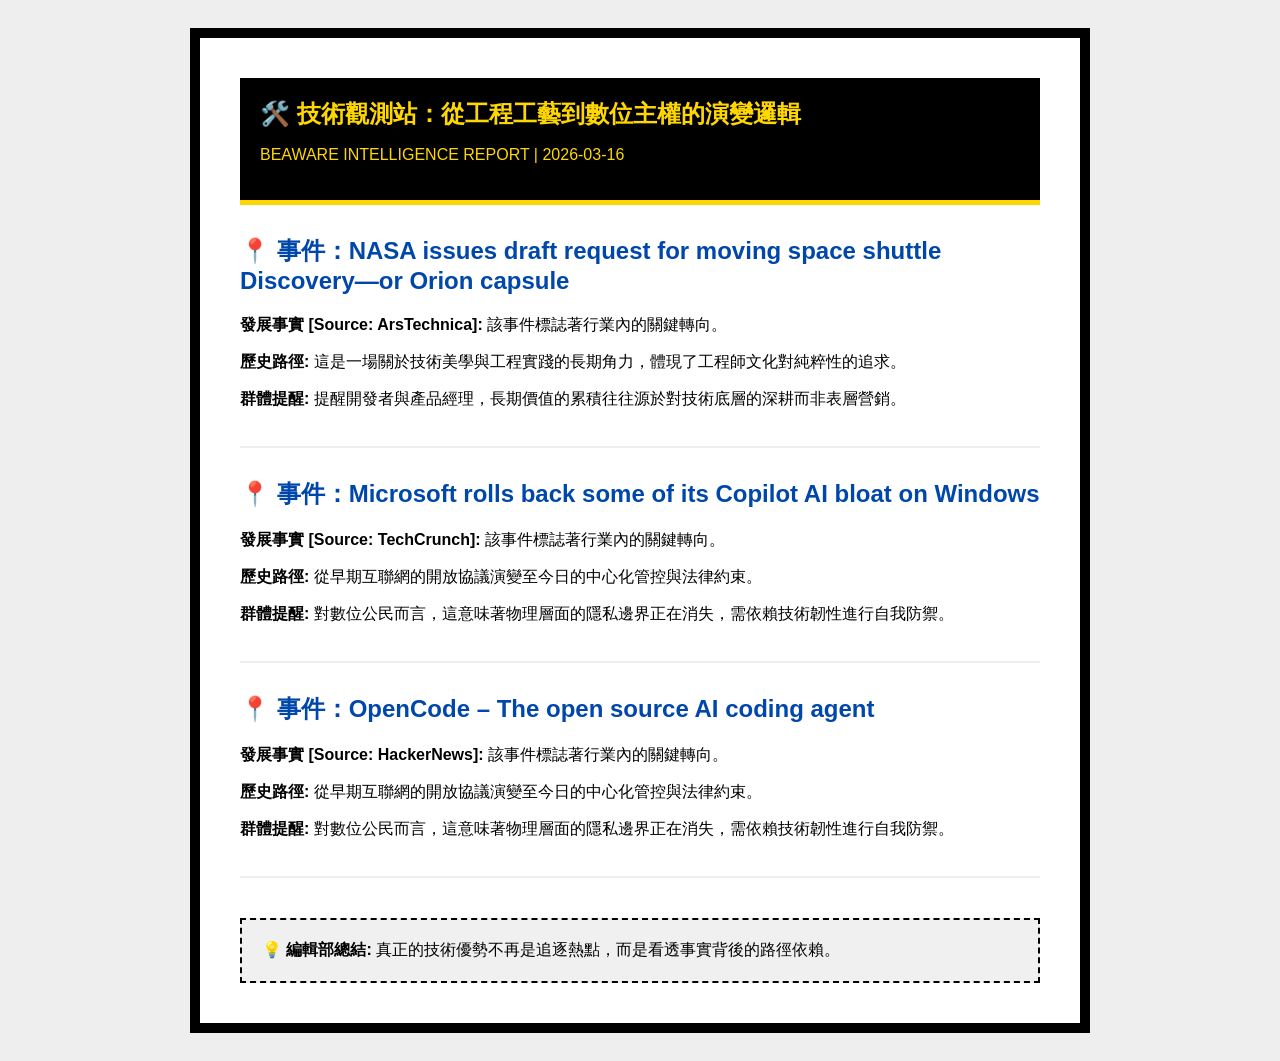
==== index.html @ e92a992e "[Auto-Observed] Daily Insight Update" ====
<!DOCTYPE html><html lang="zh-TW"><head><meta charset="UTF-8"><title>beaware | Deep Insight</title></head><body style="background:#eee;padding:20px;">
<article style="max-width:800px;margin:auto;border:10px solid #000;padding:40px;background:#fff;font-family:sans-serif;">
  <header style="background:#000;color:#FFD700;padding:20px;border-bottom:5px solid #FFD700;">
    <h1 style="margin:0;">🛠️ 技術觀測站：從工程工藝到數位主權的演變邏輯</h1>
    <p>BEAWARE INTELLIGENCE REPORT | 2026-03-16</p>
  </header>
  
  
  <section style="margin-top:30px; border-bottom: 2px solid #eee; padding-bottom: 20px;">
    <h2 style="color:#0047AB;">📍 事件：NASA issues draft request for moving space shuttle Discovery—or Orion capsule</h2>
    <p><b>發展事實 [Source: ArsTechnica]:</b> 該事件標誌著行業內的關鍵轉向。</p>
    <p><b>歷史路徑:</b> 這是一場關於技術美學與工程實踐的長期角力，體現了工程師文化對純粹性的追求。</p>
    <p><b>群體提醒:</b> 提醒開發者與產品經理，長期價值的累積往往源於對技術底層的深耕而非表層營銷。</p>
  </section>
  <section style="margin-top:30px; border-bottom: 2px solid #eee; padding-bottom: 20px;">
    <h2 style="color:#0047AB;">📍 事件：Microsoft rolls back some of its Copilot AI bloat on Windows</h2>
    <p><b>發展事實 [Source: TechCrunch]:</b> 該事件標誌著行業內的關鍵轉向。</p>
    <p><b>歷史路徑:</b> 從早期互聯網的開放協議演變至今日的中心化管控與法律約束。</p>
    <p><b>群體提醒:</b> 對數位公民而言，這意味著物理層面的隱私邊界正在消失，需依賴技術韌性進行自我防禦。</p>
  </section>
  <section style="margin-top:30px; border-bottom: 2px solid #eee; padding-bottom: 20px;">
    <h2 style="color:#0047AB;">📍 事件：OpenCode – The open source AI coding agent</h2>
    <p><b>發展事實 [Source: HackerNews]:</b> 該事件標誌著行業內的關鍵轉向。</p>
    <p><b>歷史路徑:</b> 從早期互聯網的開放協議演變至今日的中心化管控與法律約束。</p>
    <p><b>群體提醒:</b> 對數位公民而言，這意味著物理層面的隱私邊界正在消失，需依賴技術韌性進行自我防禦。</p>
  </section>

  <footer style="margin-top:40px; background:#f0f0f0; padding:20px; border:2px dashed #000;">
    💡 <b>編輯部總結:</b> 真正的技術優勢不再是追逐熱點，而是看透事實背後的路徑依賴。
  </footer>
</article></body></html>
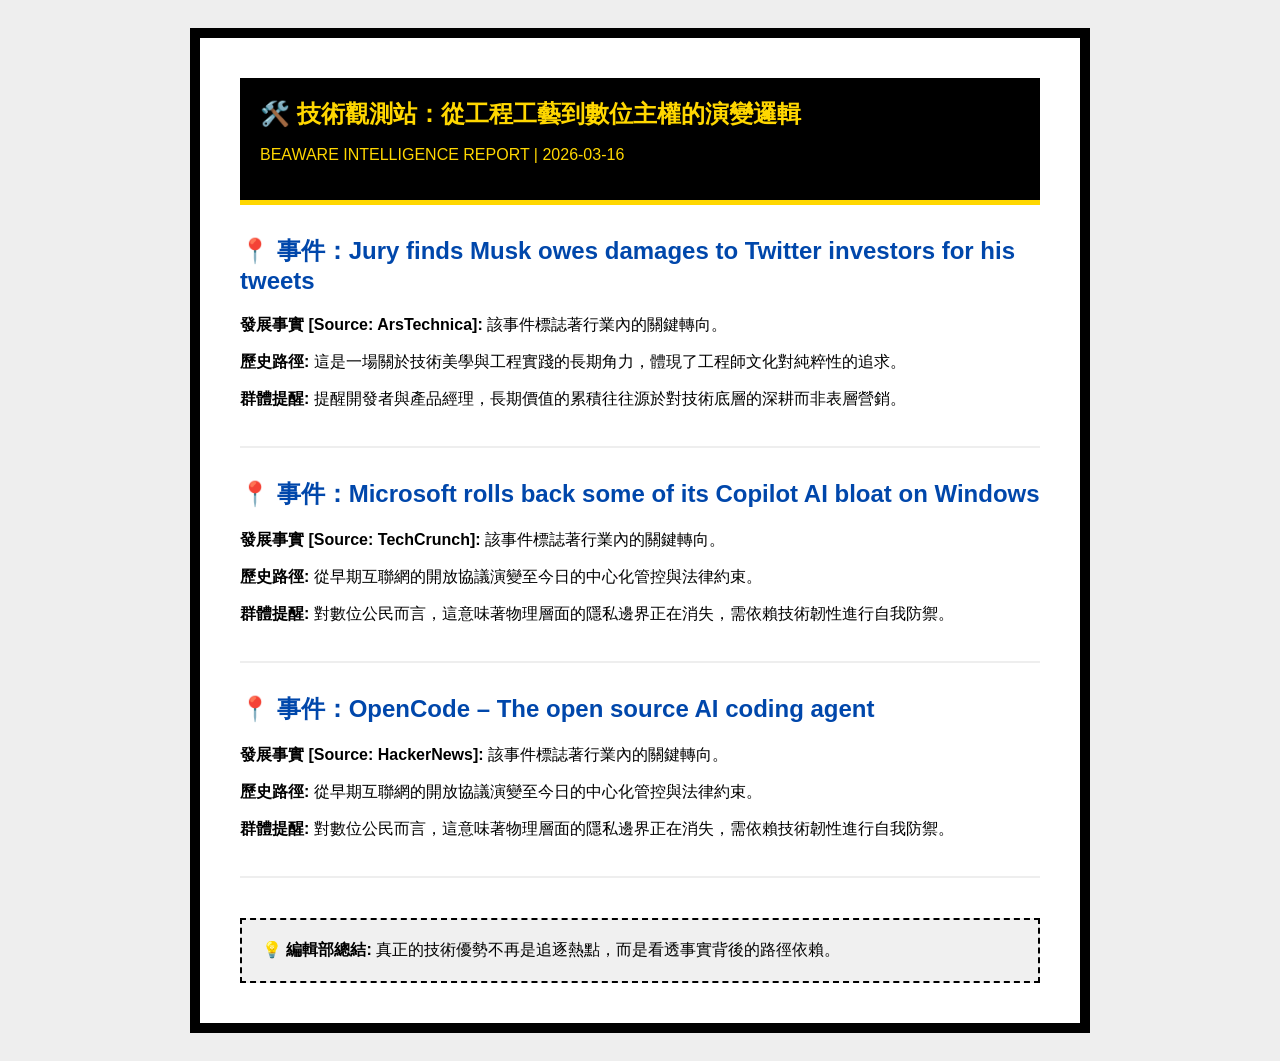
==== commit cbe8ab07: "[Auto-Observed] Daily Insight Update" ====
--- a/index.html
+++ b/index.html
@@ -7,7 +7,7 @@
   
   
   <section style="margin-top:30px; border-bottom: 2px solid #eee; padding-bottom: 20px;">
-    <h2 style="color:#0047AB;">📍 事件：NASA issues draft request for moving space shuttle Discovery—or Orion capsule</h2>
+    <h2 style="color:#0047AB;">📍 事件：Jury finds Musk owes damages to Twitter investors for his tweets</h2>
     <p><b>發展事實 [Source: ArsTechnica]:</b> 該事件標誌著行業內的關鍵轉向。</p>
     <p><b>歷史路徑:</b> 這是一場關於技術美學與工程實踐的長期角力，體現了工程師文化對純粹性的追求。</p>
     <p><b>群體提醒:</b> 提醒開發者與產品經理，長期價值的累積往往源於對技術底層的深耕而非表層營銷。</p>
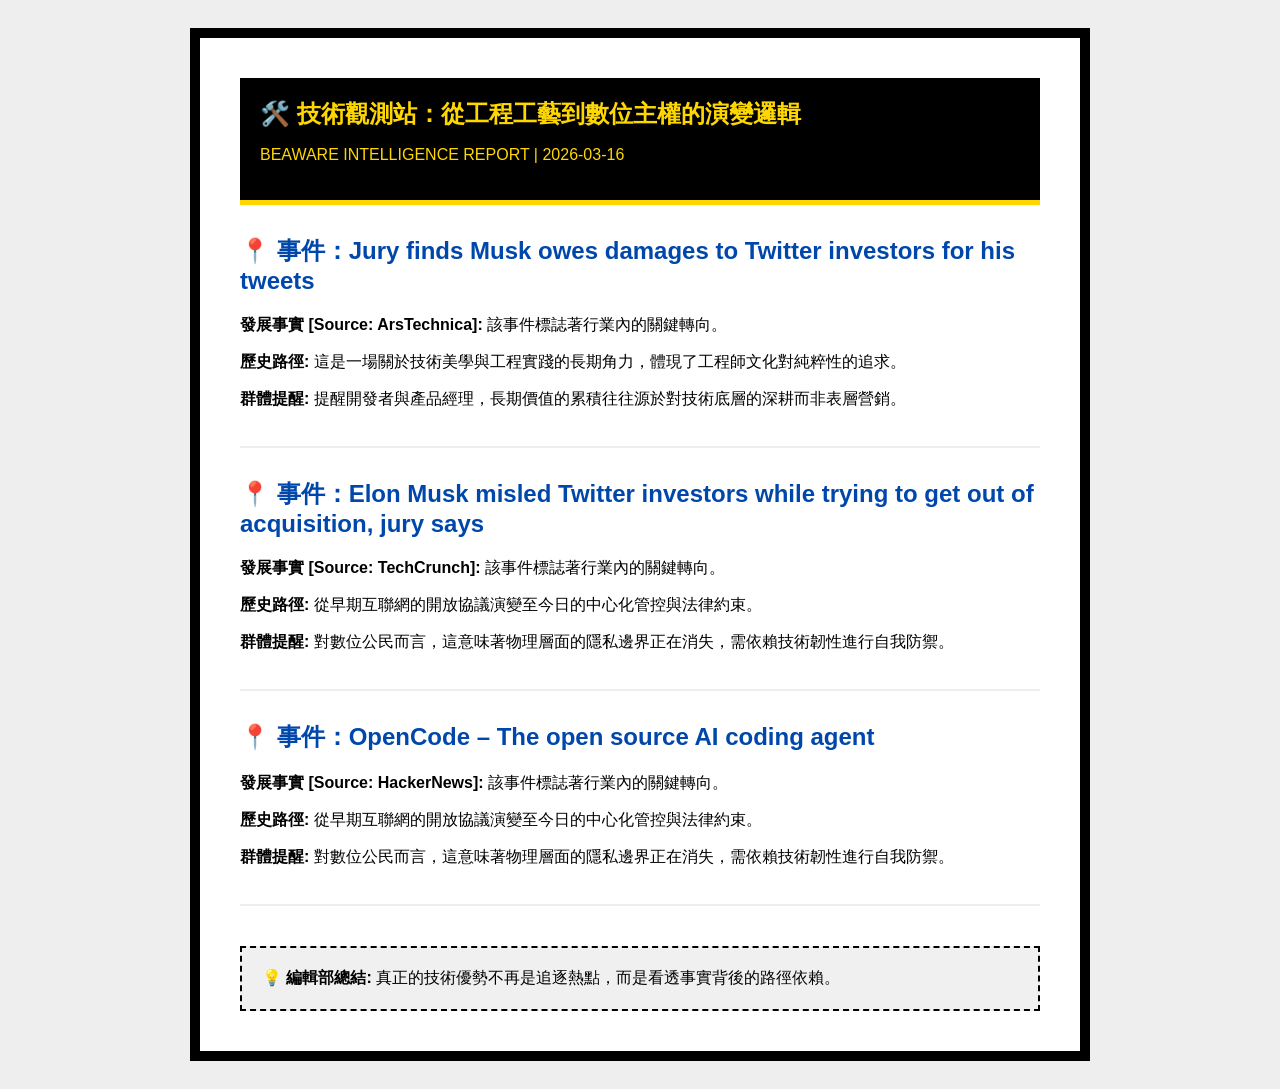
==== commit b4df4b85: "[Auto-Observed] Daily Insight Update" ====
--- a/index.html
+++ b/index.html
@@ -13,7 +13,7 @@
     <p><b>群體提醒:</b> 提醒開發者與產品經理，長期價值的累積往往源於對技術底層的深耕而非表層營銷。</p>
   </section>
   <section style="margin-top:30px; border-bottom: 2px solid #eee; padding-bottom: 20px;">
-    <h2 style="color:#0047AB;">📍 事件：Microsoft rolls back some of its Copilot AI bloat on Windows</h2>
+    <h2 style="color:#0047AB;">📍 事件：Elon Musk misled Twitter investors while trying to get out of acquisition, jury says</h2>
     <p><b>發展事實 [Source: TechCrunch]:</b> 該事件標誌著行業內的關鍵轉向。</p>
     <p><b>歷史路徑:</b> 從早期互聯網的開放協議演變至今日的中心化管控與法律約束。</p>
     <p><b>群體提醒:</b> 對數位公民而言，這意味著物理層面的隱私邊界正在消失，需依賴技術韌性進行自我防禦。</p>
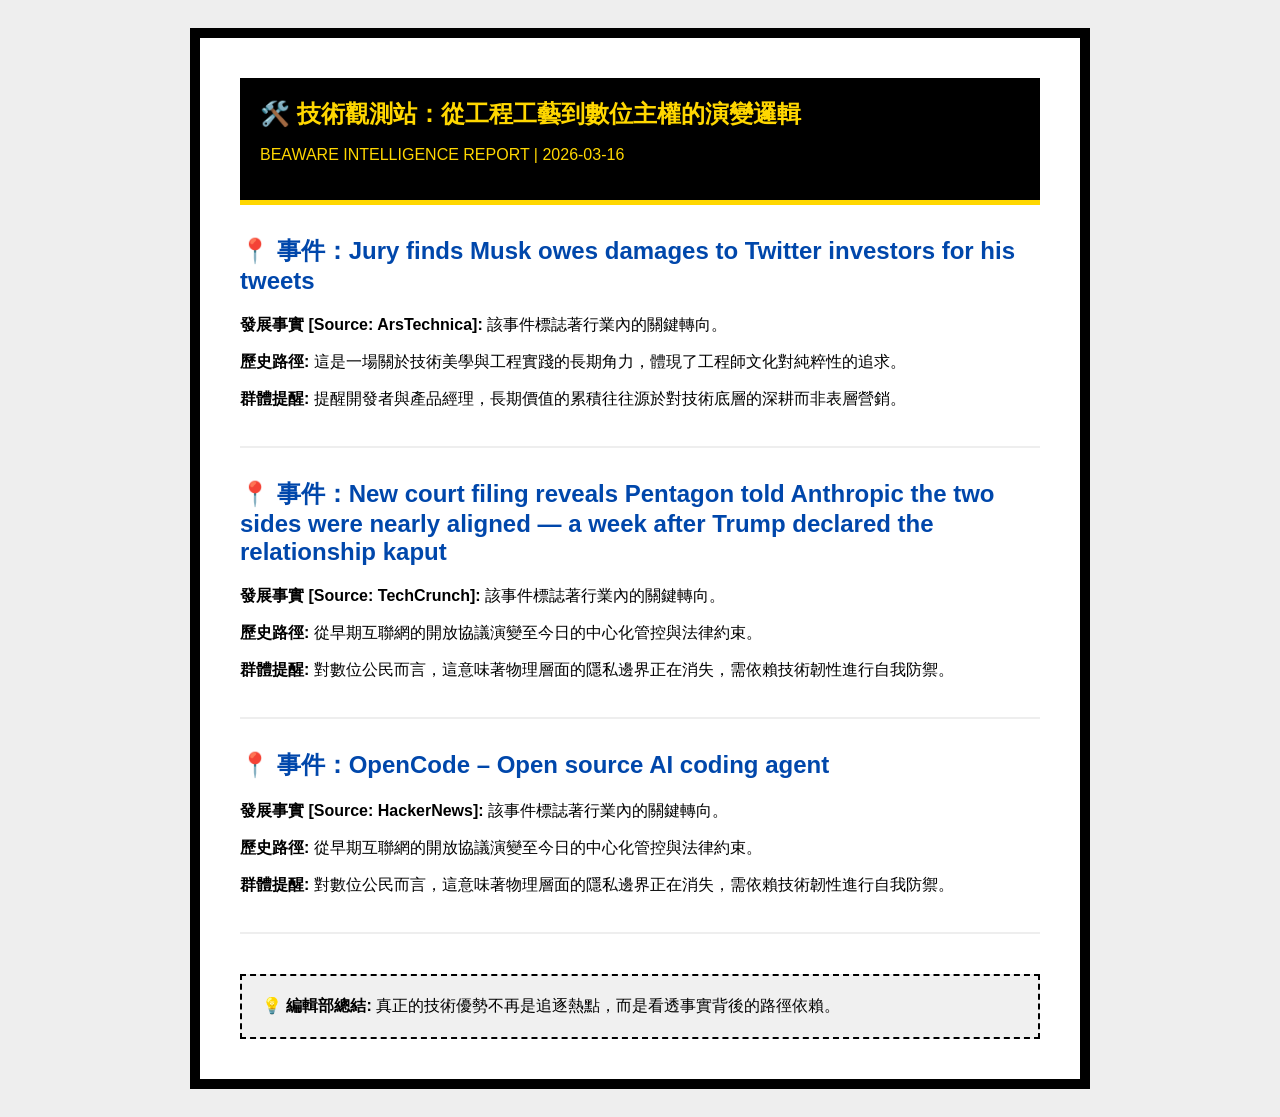
==== commit 08bbc0de: "[Auto-Observed] Daily Insight Update" ====
--- a/index.html
+++ b/index.html
@@ -13,13 +13,13 @@
     <p><b>群體提醒:</b> 提醒開發者與產品經理，長期價值的累積往往源於對技術底層的深耕而非表層營銷。</p>
   </section>
   <section style="margin-top:30px; border-bottom: 2px solid #eee; padding-bottom: 20px;">
-    <h2 style="color:#0047AB;">📍 事件：Elon Musk misled Twitter investors while trying to get out of acquisition, jury says</h2>
+    <h2 style="color:#0047AB;">📍 事件：New court filing reveals Pentagon told Anthropic the two sides were nearly aligned — a week after Trump declared the relationship kaput</h2>
     <p><b>發展事實 [Source: TechCrunch]:</b> 該事件標誌著行業內的關鍵轉向。</p>
     <p><b>歷史路徑:</b> 從早期互聯網的開放協議演變至今日的中心化管控與法律約束。</p>
     <p><b>群體提醒:</b> 對數位公民而言，這意味著物理層面的隱私邊界正在消失，需依賴技術韌性進行自我防禦。</p>
   </section>
   <section style="margin-top:30px; border-bottom: 2px solid #eee; padding-bottom: 20px;">
-    <h2 style="color:#0047AB;">📍 事件：OpenCode – The open source AI coding agent</h2>
+    <h2 style="color:#0047AB;">📍 事件：OpenCode – Open source AI coding agent</h2>
     <p><b>發展事實 [Source: HackerNews]:</b> 該事件標誌著行業內的關鍵轉向。</p>
     <p><b>歷史路徑:</b> 從早期互聯網的開放協議演變至今日的中心化管控與法律約束。</p>
     <p><b>群體提醒:</b> 對數位公民而言，這意味著物理層面的隱私邊界正在消失，需依賴技術韌性進行自我防禦。</p>
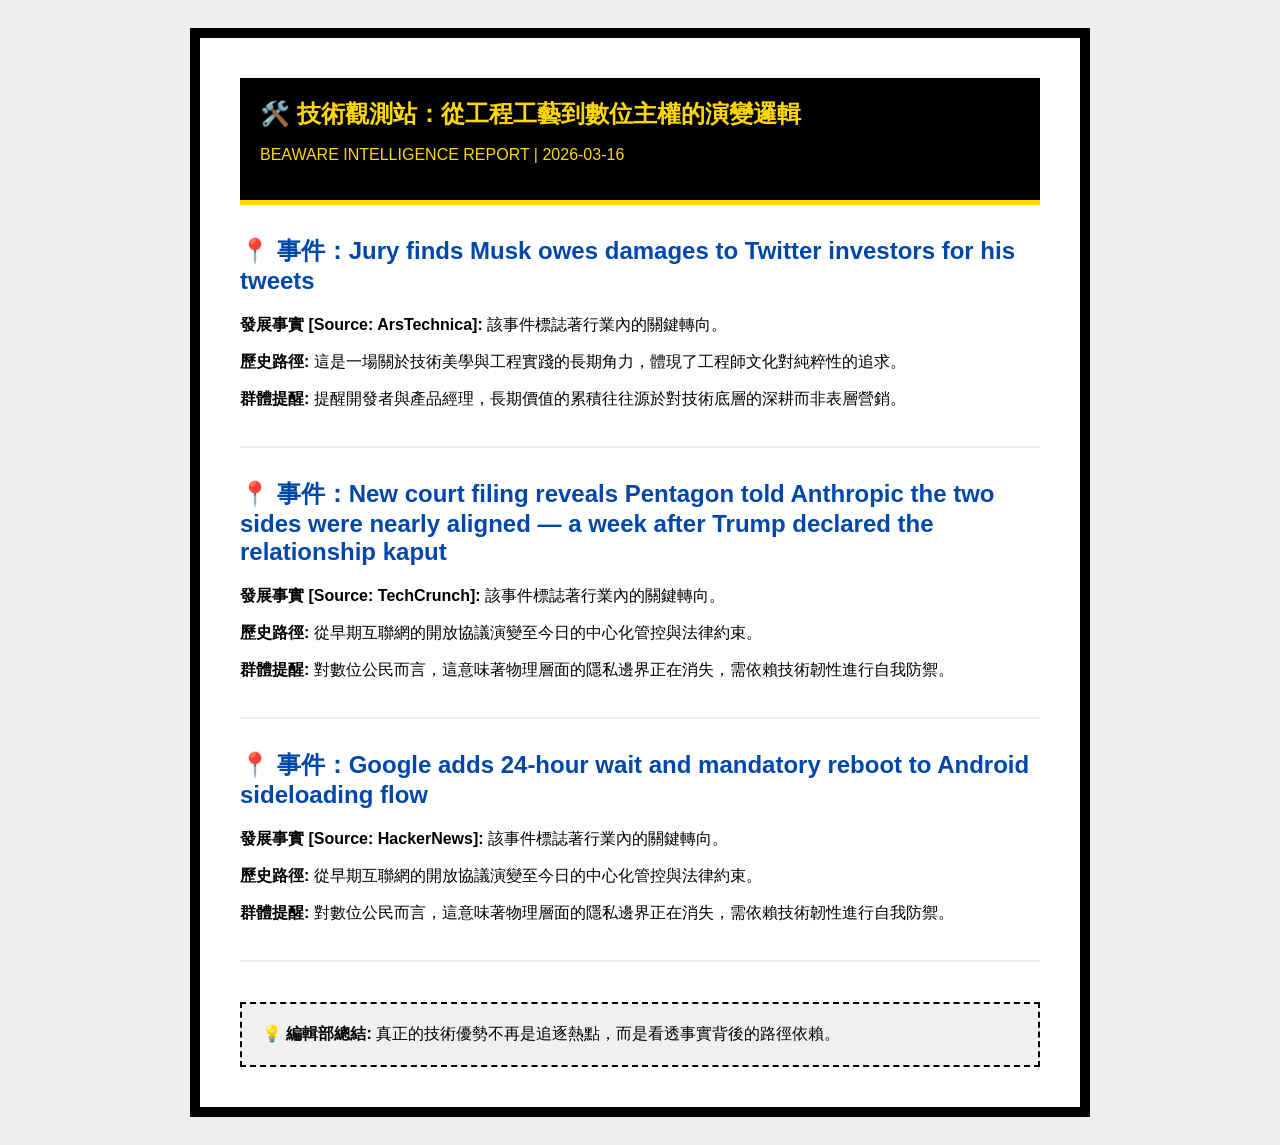
==== commit e9ff34d1: "[Auto-Observed] Daily Insight Update" ====
--- a/index.html
+++ b/index.html
@@ -19,7 +19,7 @@
     <p><b>群體提醒:</b> 對數位公民而言，這意味著物理層面的隱私邊界正在消失，需依賴技術韌性進行自我防禦。</p>
   </section>
   <section style="margin-top:30px; border-bottom: 2px solid #eee; padding-bottom: 20px;">
-    <h2 style="color:#0047AB;">📍 事件：OpenCode – Open source AI coding agent</h2>
+    <h2 style="color:#0047AB;">📍 事件：Google adds 24-hour wait and mandatory reboot to Android sideloading flow</h2>
     <p><b>發展事實 [Source: HackerNews]:</b> 該事件標誌著行業內的關鍵轉向。</p>
     <p><b>歷史路徑:</b> 從早期互聯網的開放協議演變至今日的中心化管控與法律約束。</p>
     <p><b>群體提醒:</b> 對數位公民而言，這意味著物理層面的隱私邊界正在消失，需依賴技術韌性進行自我防禦。</p>
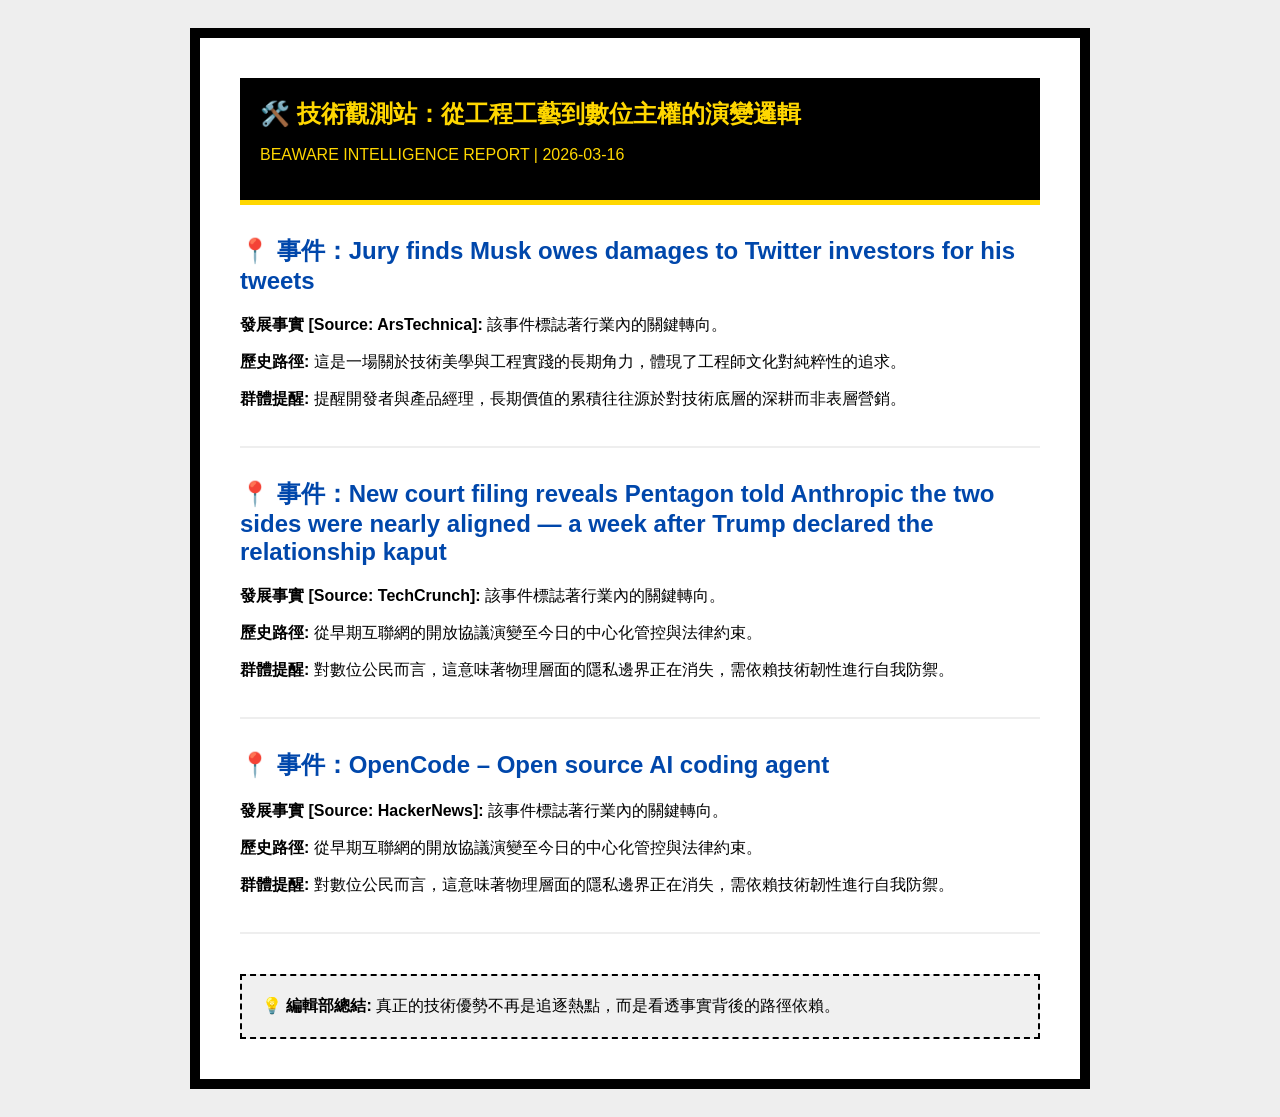
==== commit 32e0c824: "[Auto-Observed] Daily Insight Update" ====
--- a/index.html
+++ b/index.html
@@ -19,7 +19,7 @@
     <p><b>群體提醒:</b> 對數位公民而言，這意味著物理層面的隱私邊界正在消失，需依賴技術韌性進行自我防禦。</p>
   </section>
   <section style="margin-top:30px; border-bottom: 2px solid #eee; padding-bottom: 20px;">
-    <h2 style="color:#0047AB;">📍 事件：Google adds 24-hour wait and mandatory reboot to Android sideloading flow</h2>
+    <h2 style="color:#0047AB;">📍 事件：OpenCode – Open source AI coding agent</h2>
     <p><b>發展事實 [Source: HackerNews]:</b> 該事件標誌著行業內的關鍵轉向。</p>
     <p><b>歷史路徑:</b> 從早期互聯網的開放協議演變至今日的中心化管控與法律約束。</p>
     <p><b>群體提醒:</b> 對數位公民而言，這意味著物理層面的隱私邊界正在消失，需依賴技術韌性進行自我防禦。</p>
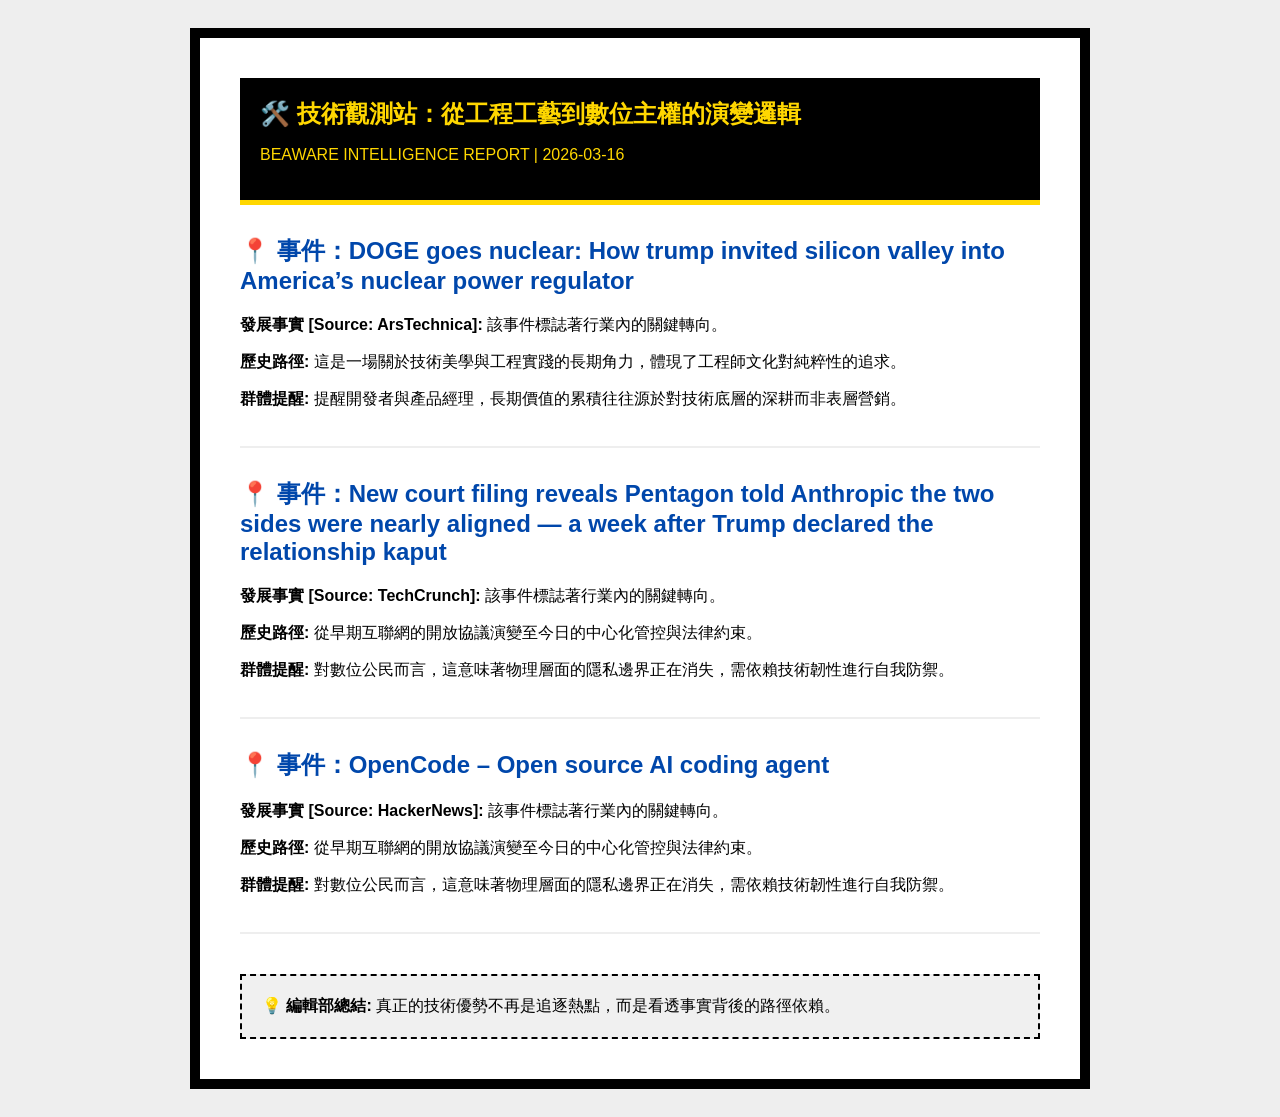
==== commit 49e22023: "[Auto-Observed] Daily Insight Update" ====
--- a/index.html
+++ b/index.html
@@ -7,7 +7,7 @@
   
   
   <section style="margin-top:30px; border-bottom: 2px solid #eee; padding-bottom: 20px;">
-    <h2 style="color:#0047AB;">📍 事件：Jury finds Musk owes damages to Twitter investors for his tweets</h2>
+    <h2 style="color:#0047AB;">📍 事件：DOGE goes nuclear: How trump invited silicon valley into America’s nuclear power regulator</h2>
     <p><b>發展事實 [Source: ArsTechnica]:</b> 該事件標誌著行業內的關鍵轉向。</p>
     <p><b>歷史路徑:</b> 這是一場關於技術美學與工程實踐的長期角力，體現了工程師文化對純粹性的追求。</p>
     <p><b>群體提醒:</b> 提醒開發者與產品經理，長期價值的累積往往源於對技術底層的深耕而非表層營銷。</p>
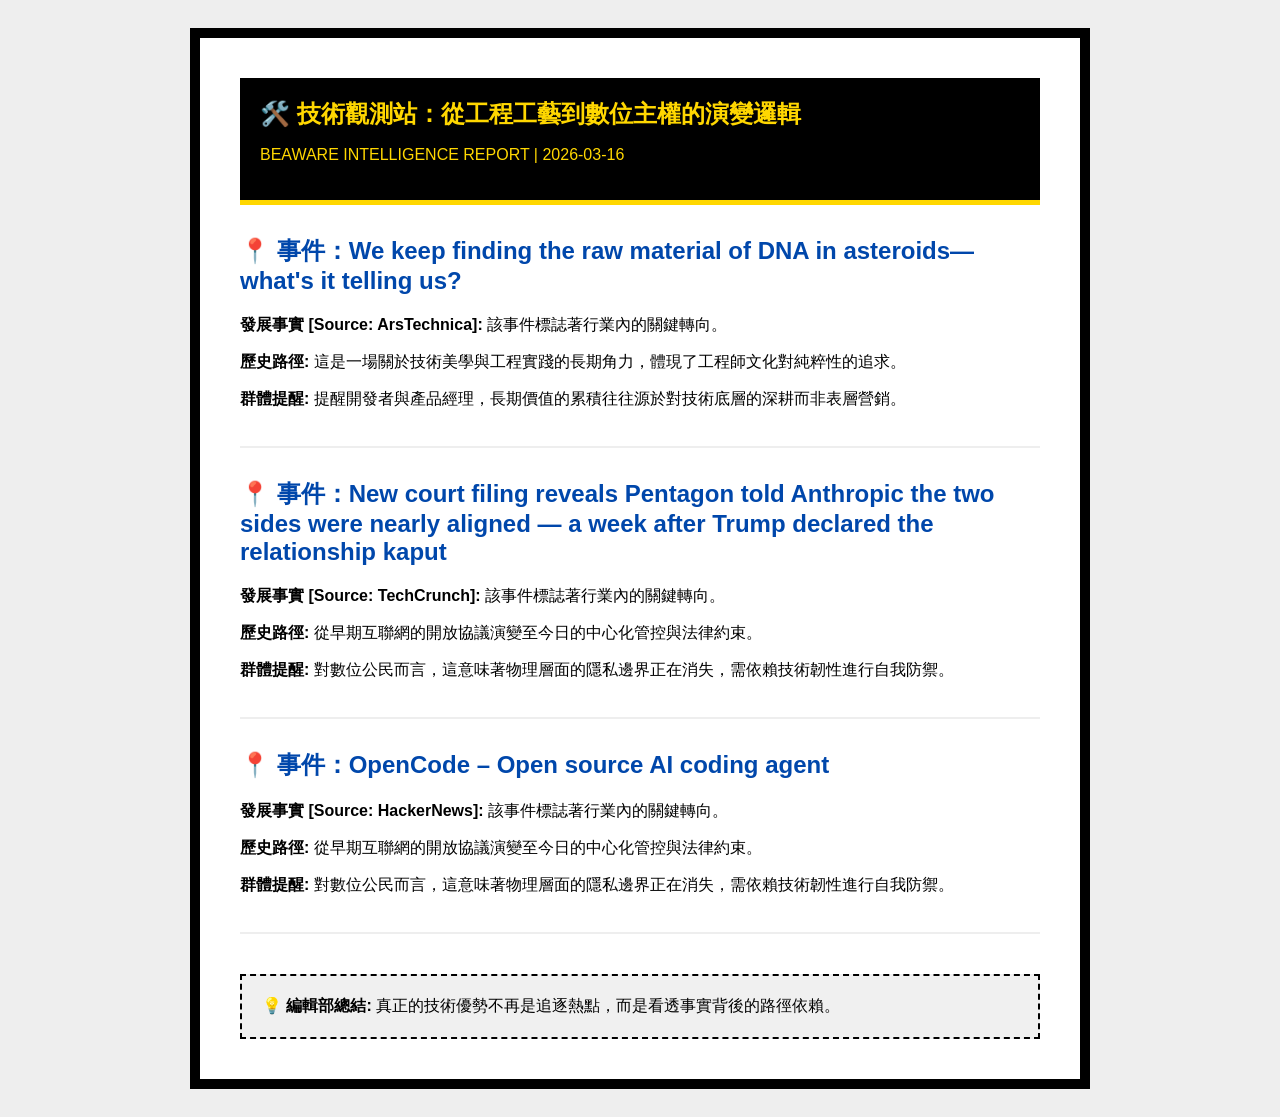
==== commit d3bd3c23: "[Auto-Observed] Daily Insight Update" ====
--- a/index.html
+++ b/index.html
@@ -7,7 +7,7 @@
   
   
   <section style="margin-top:30px; border-bottom: 2px solid #eee; padding-bottom: 20px;">
-    <h2 style="color:#0047AB;">📍 事件：DOGE goes nuclear: How trump invited silicon valley into America’s nuclear power regulator</h2>
+    <h2 style="color:#0047AB;">📍 事件：We keep finding the raw material of DNA in asteroids—what's it telling us?</h2>
     <p><b>發展事實 [Source: ArsTechnica]:</b> 該事件標誌著行業內的關鍵轉向。</p>
     <p><b>歷史路徑:</b> 這是一場關於技術美學與工程實踐的長期角力，體現了工程師文化對純粹性的追求。</p>
     <p><b>群體提醒:</b> 提醒開發者與產品經理，長期價值的累積往往源於對技術底層的深耕而非表層營銷。</p>
